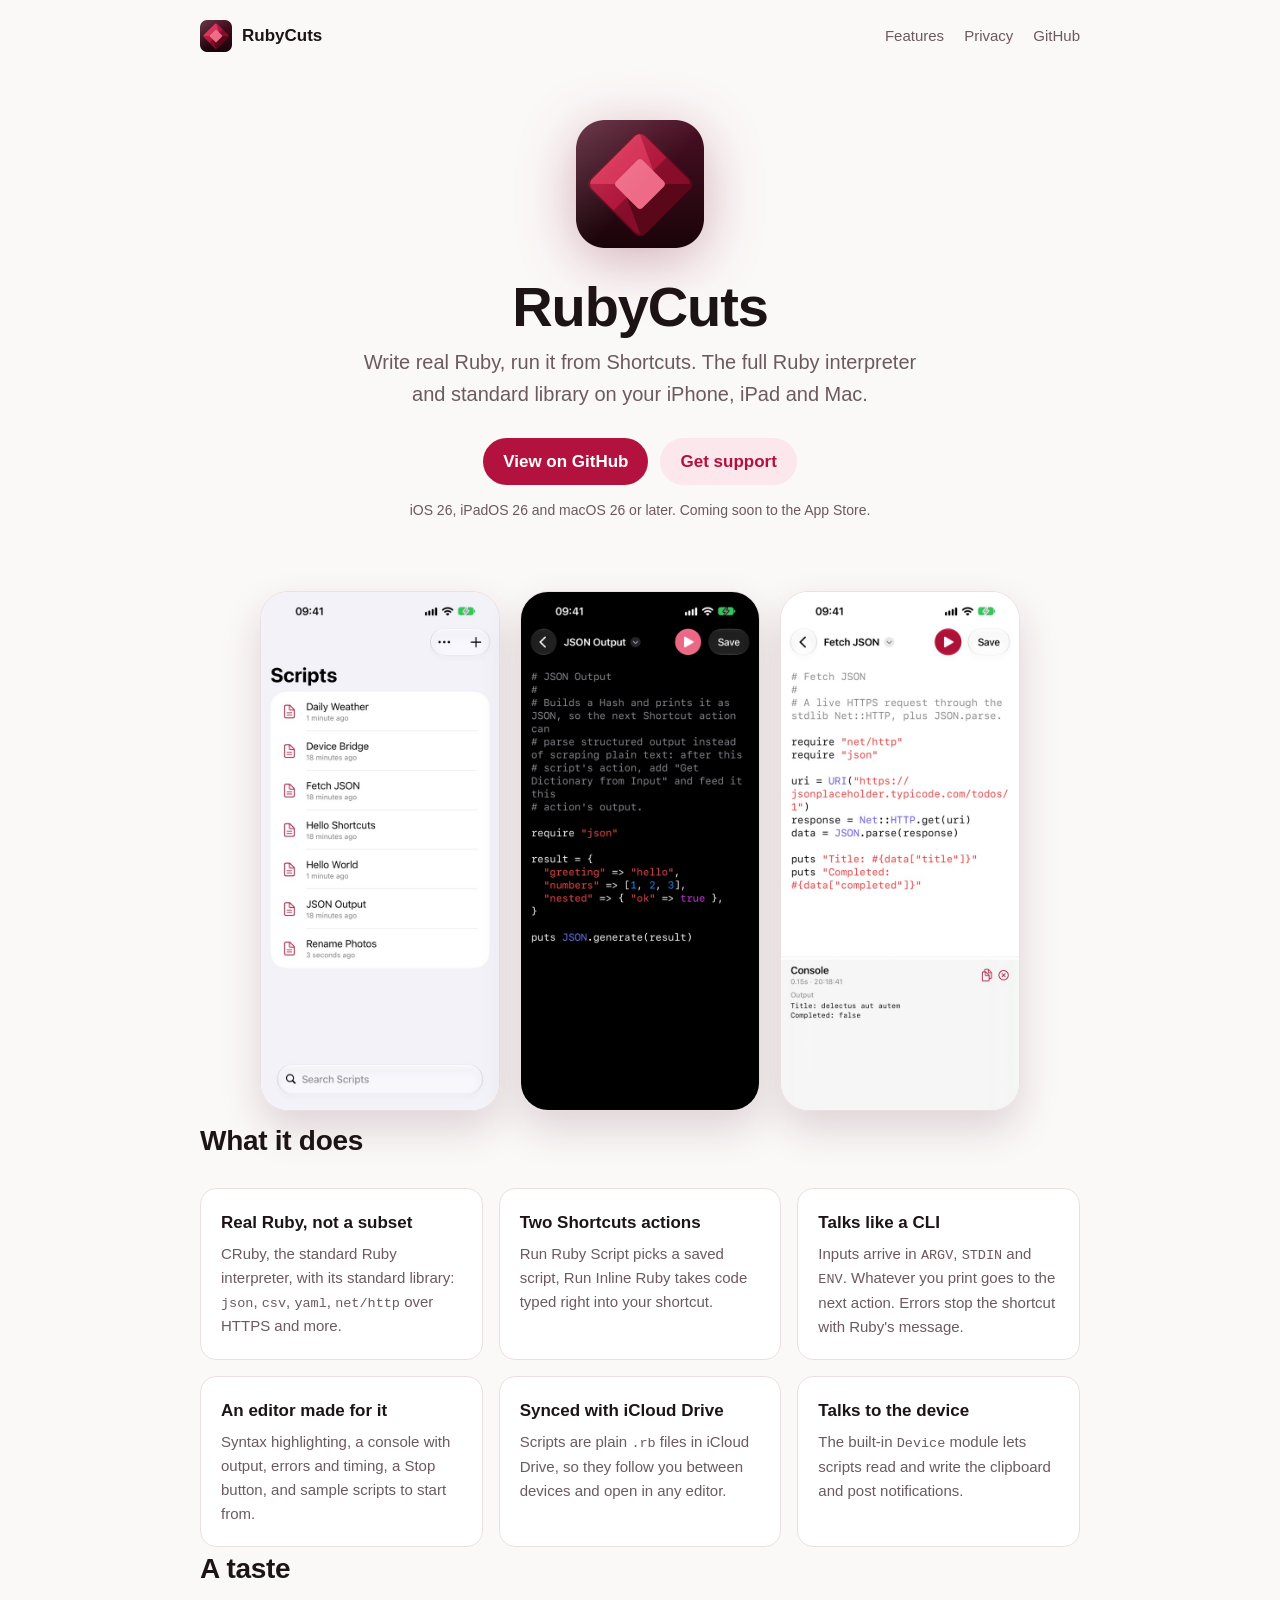
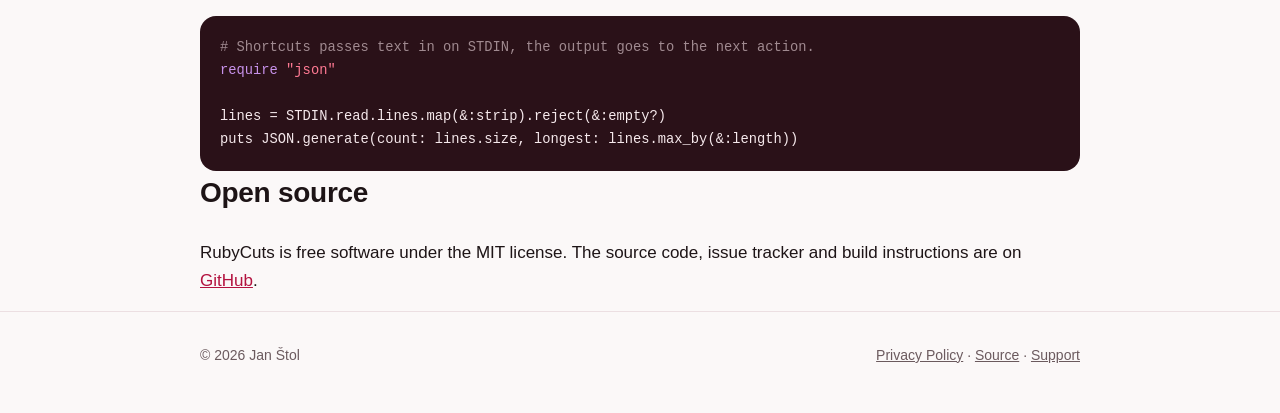
==== index.html @ ff724c03 "Add the RubyCuts website with landing page and privacy policy" ====
<!doctype html>
<html lang="en">
<head>
  <meta charset="utf-8">
  <meta name="viewport" content="width=device-width, initial-scale=1">
  <title>RubyCuts: Ruby scripts for Shortcuts</title>
  <meta name="description" content="Write real Ruby and run it from Apple Shortcuts. RubyCuts brings the full Ruby interpreter and standard library to iPhone, iPad and Mac.">
  <link rel="icon" href="assets/icon.png">
  <link rel="apple-touch-icon" href="assets/icon.png">
  <link rel="stylesheet" href="style.css">
</head>
<body>
  <header class="site-header">
    <div class="wrap">
      <a class="brand" href="./"><img src="assets/icon.png" alt="">RubyCuts</a>
      <nav>
        <a href="#features">Features</a>
        <a href="privacy.html">Privacy</a>
        <a href="https://github.com/janstol/RubyCuts">GitHub</a>
      </nav>
    </div>
  </header>

  <main>
    <div class="hero wrap">
      <img class="icon" src="assets/icon.png" alt="RubyCuts app icon">
      <h1>RubyCuts</h1>
      <p class="tagline">Write real Ruby, run it from Shortcuts. The full Ruby interpreter and standard library on your iPhone, iPad and Mac.</p>
      <div class="buttons">
        <a class="button primary" href="https://github.com/janstol/RubyCuts">View on GitHub</a>
        <a class="button secondary" href="https://github.com/janstol/RubyCuts/issues">Get support</a>
      </div>
      <p class="platforms">iOS 26, iPadOS 26 and macOS 26 or later. Coming soon to the App Store.</p>
    </div>

    <div class="shots wrap">
      <img src="assets/01-list-light.jpg" alt="The script list on iPhone" loading="lazy">
      <img src="assets/02-editor-dark.jpg" alt="The script editor with Ruby syntax highlighting" loading="lazy">
      <img src="assets/03-console-light.jpg" alt="The console showing a script's output" loading="lazy">
    </div>

    <section id="features" class="wrap">
      <h2>What it does</h2>
      <div class="features">
        <div class="feature">
          <h3>Real Ruby, not a subset</h3>
          <p>CRuby, the standard Ruby interpreter, with its standard library: <code>json</code>, <code>csv</code>, <code>yaml</code>, <code>net/http</code> over HTTPS and more.</p>
        </div>
        <div class="feature">
          <h3>Two Shortcuts actions</h3>
          <p>Run Ruby Script picks a saved script, Run Inline Ruby takes code typed right into your shortcut.</p>
        </div>
        <div class="feature">
          <h3>Talks like a CLI</h3>
          <p>Inputs arrive in <code>ARGV</code>, <code>STDIN</code> and <code>ENV</code>. Whatever you print goes to the next action. Errors stop the shortcut with Ruby's message.</p>
        </div>
        <div class="feature">
          <h3>An editor made for it</h3>
          <p>Syntax highlighting, a console with output, errors and timing, a Stop button, and sample scripts to start from.</p>
        </div>
        <div class="feature">
          <h3>Synced with iCloud Drive</h3>
          <p>Scripts are plain <code>.rb</code> files in iCloud Drive, so they follow you between devices and open in any editor.</p>
        </div>
        <div class="feature">
          <h3>Talks to the device</h3>
          <p>The built-in <code>Device</code> module lets scripts read and write the clipboard and post notifications.</p>
        </div>
      </div>
    </section>

    <section class="wrap">
      <h2>A taste</h2>
<pre class="example"><code><span class="c"># Shortcuts passes text in on STDIN, the output goes to the next action.</span>
<span class="k">require</span> <span class="s">"json"</span>

lines = STDIN.read.lines.map(&amp;:strip).reject(&amp;:empty?)
puts JSON.generate(count: lines.size, longest: lines.max_by(&amp;:length))</code></pre>
    </section>

    <section class="wrap">
      <h2>Open source</h2>
      <p>RubyCuts is free software under the MIT license. The source code, issue tracker and build instructions are on <a href="https://github.com/janstol/RubyCuts">GitHub</a>.</p>
    </section>
  </main>

  <footer class="site-footer">
    <div class="wrap">
      <span>&copy; 2026 Jan Štol</span>
      <span><a href="privacy.html">Privacy Policy</a> &middot; <a href="https://github.com/janstol/RubyCuts">Source</a> &middot; <a href="https://github.com/janstol/RubyCuts/issues">Support</a></span>
    </div>
  </footer>
</body>
</html>
---- style.css ----
:root {
  --bg: #fbf8f8;
  --surface: #ffffff;
  --text: #1d1416;
  --muted: #6b5a5e;
  --border: #ecdfe2;
  --accent: #b3123f;
  --accent-soft: #fbe7ec;
  --code-bg: #2a1118;
  --code-text: #f6e9ec;
  color-scheme: light dark;
}

@media (prefers-color-scheme: dark) {
  :root {
    --bg: #140c0e;
    --surface: #1e1316;
    --text: #f3e9eb;
    --muted: #b29fa4;
    --border: #36252a;
    --accent: #ff5c86;
    --accent-soft: #3a1620;
    --code-bg: #0c0607;
  }
}

* {
  box-sizing: border-box;
}

body {
  margin: 0;
  background: var(--bg);
  color: var(--text);
  font: 17px/1.6 -apple-system, BlinkMacSystemFont, "SF Pro Text", "Segoe UI", Roboto, sans-serif;
  -webkit-font-smoothing: antialiased;
}

a {
  color: var(--accent);
}

code,
pre {
  font-family: ui-monospace, "SF Mono", Menlo, Consolas, monospace;
  font-size: 0.9em;
}

.wrap {
  max-width: 920px;
  margin: 0 auto;
  padding: 0 20px;
}

/* Header */

.site-header {
  padding: 20px 0;
}

.site-header .wrap {
  display: flex;
  align-items: center;
  justify-content: space-between;
  gap: 16px;
}

.brand {
  display: flex;
  align-items: center;
  gap: 10px;
  color: var(--text);
  font-weight: 600;
  text-decoration: none;
}

.brand img {
  width: 32px;
  height: 32px;
}

.site-header nav {
  display: flex;
  gap: 20px;
  font-size: 15px;
}

.site-header nav a {
  color: var(--muted);
  text-decoration: none;
}

.site-header nav a:hover {
  color: var(--text);
}

/* Hero */

.hero {
  padding: 48px 0 32px;
  text-align: center;
}

.hero .icon {
  width: 128px;
  height: 128px;
  filter: drop-shadow(0 12px 28px rgba(120, 10, 40, 0.3));
}

.hero h1 {
  margin: 20px 0 8px;
  font-size: clamp(36px, 7vw, 56px);
  line-height: 1.1;
  letter-spacing: -0.02em;
}

.hero .tagline {
  max-width: 560px;
  margin: 0 auto;
  color: var(--muted);
  font-size: 20px;
}

.buttons {
  display: flex;
  flex-wrap: wrap;
  justify-content: center;
  gap: 12px;
  margin-top: 28px;
}

.button {
  display: inline-block;
  padding: 10px 20px;
  border-radius: 999px;
  font-weight: 600;
  text-decoration: none;
}

.button.primary {
  background: var(--accent);
  color: #fff;
}

.button.secondary {
  background: var(--accent-soft);
  color: var(--accent);
}

.platforms {
  margin-top: 14px;
  color: var(--muted);
  font-size: 14px;
}

/* Screenshots */

.shots {
  display: flex;
  justify-content: center;
  gap: 20px;
  padding: 24px 0 8px;
}

.shots img {
  width: 30%;
  max-width: 240px;
  border-radius: 28px;
  border: 1px solid var(--border);
  box-shadow: 0 18px 40px rgba(60, 10, 25, 0.15);
}

/* Sections */

section {
  padding: 72px 0 8px;
}

section h2 {
  margin: 0 0 24px;
  font-size: 28px;
  letter-spacing: -0.01em;
}

.features {
  display: grid;
  grid-template-columns: repeat(auto-fit, minmax(260px, 1fr));
  gap: 16px;
}

.feature {
  padding: 20px;
  border: 1px solid var(--border);
  border-radius: 16px;
  background: var(--surface);
}

.feature h3 {
  margin: 0 0 6px;
  font-size: 17px;
}

.feature p {
  margin: 0;
  color: var(--muted);
  font-size: 15px;
}

pre.example {
  overflow-x: auto;
  margin: 0;
  padding: 20px;
  border-radius: 16px;
  background: var(--code-bg);
  color: var(--code-text);
  line-height: 1.5;
}

.example .c { color: #a08a90; }
.example .s { color: #ff7a93; }
.example .k { color: #c792ea; }

/* Long-form text (privacy policy) */

.prose {
  max-width: 680px;
  padding: 24px 0 48px;
}

.prose h1 {
  margin: 16px 0 4px;
  font-size: 36px;
  letter-spacing: -0.02em;
}

.prose h2 {
  margin: 48px 0 8px;
  font-size: 21px;
}

.prose .updated {
  margin-top: 0;
  color: var(--muted);
}

.prose .summary {
  padding: 16px 20px;
  border-radius: 12px;
  background: var(--accent-soft);
}

/* Footer */

.site-footer {
  padding: 32px 0 48px;
  border-top: 1px solid var(--border);
  color: var(--muted);
  font-size: 14px;
}

.site-footer .wrap {
  display: flex;
  flex-wrap: wrap;
  justify-content: space-between;
  gap: 12px;
}

.site-footer a {
  color: var(--muted);
}

@media (max-width: 560px) {
  .site-header nav {
    gap: 14px;
  }

  .shots {
    gap: 10px;
  }

  .shots img {
    border-radius: 16px;
  }
}
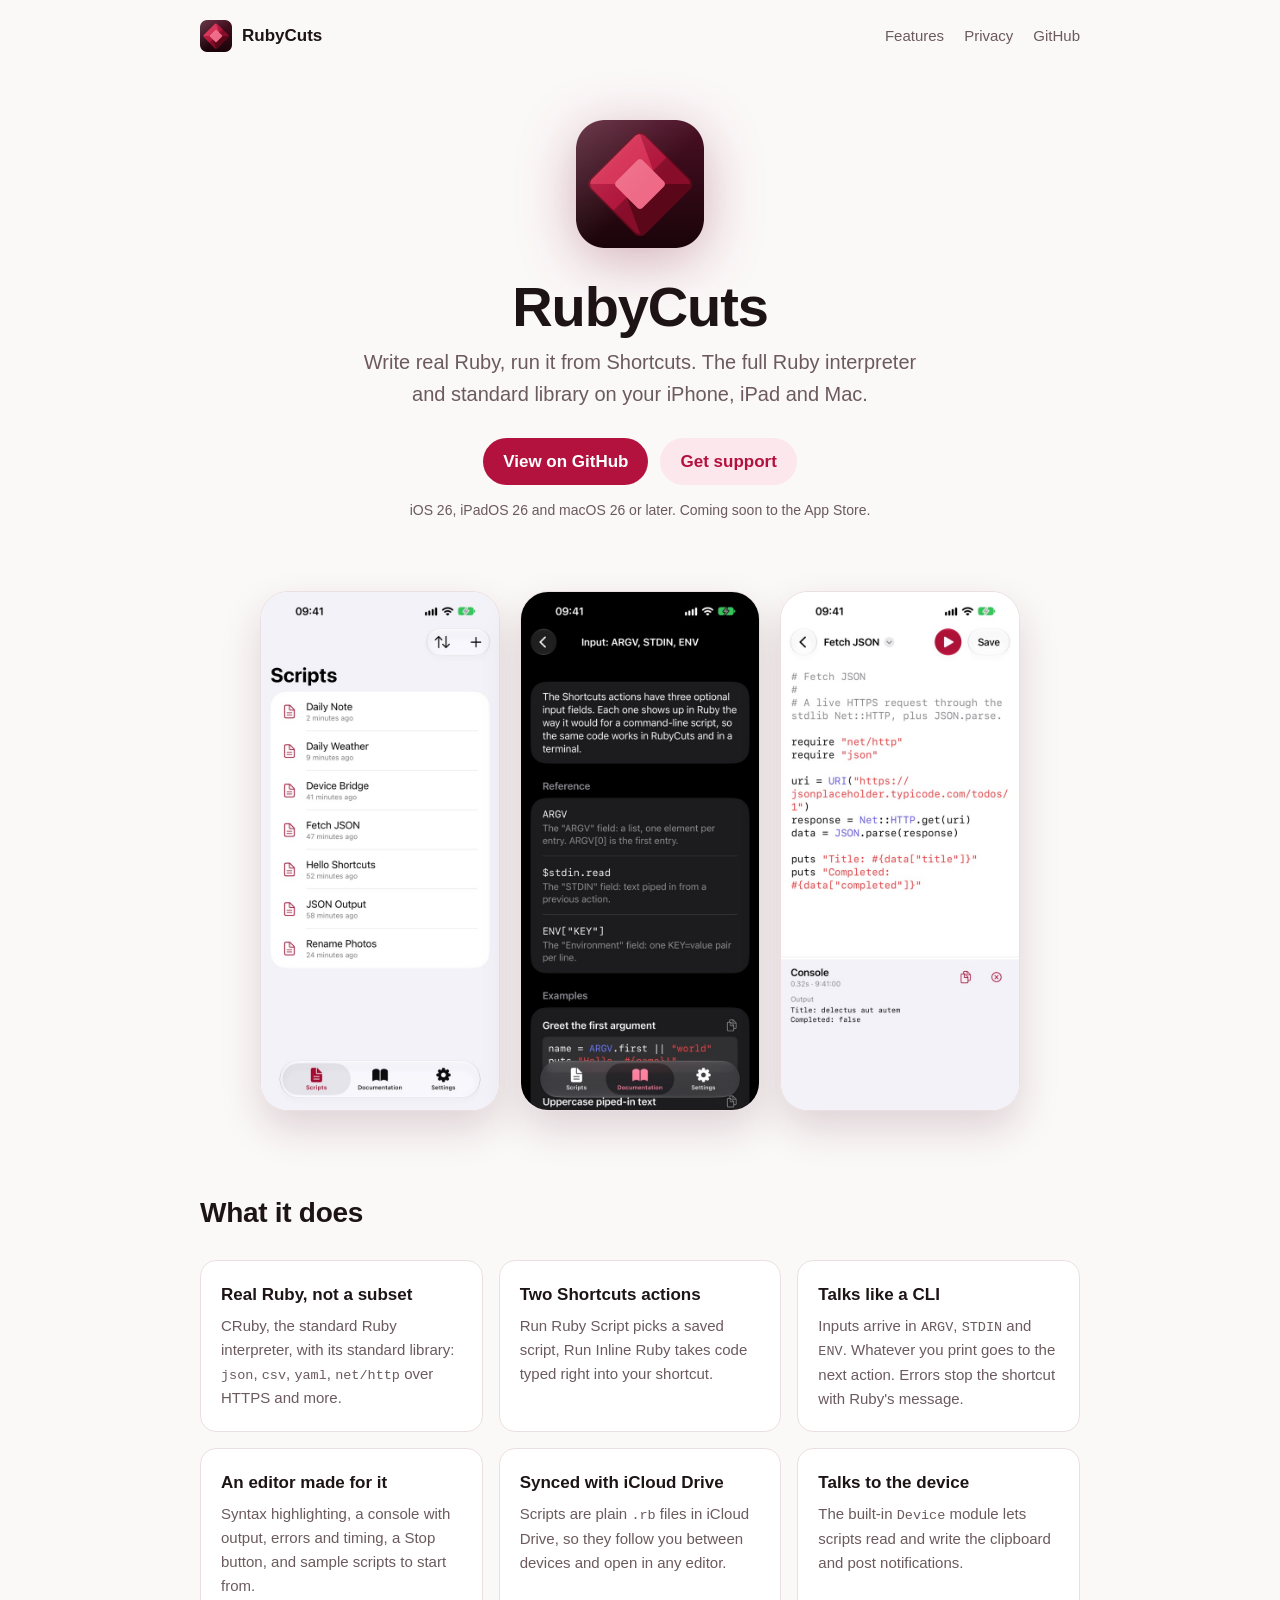
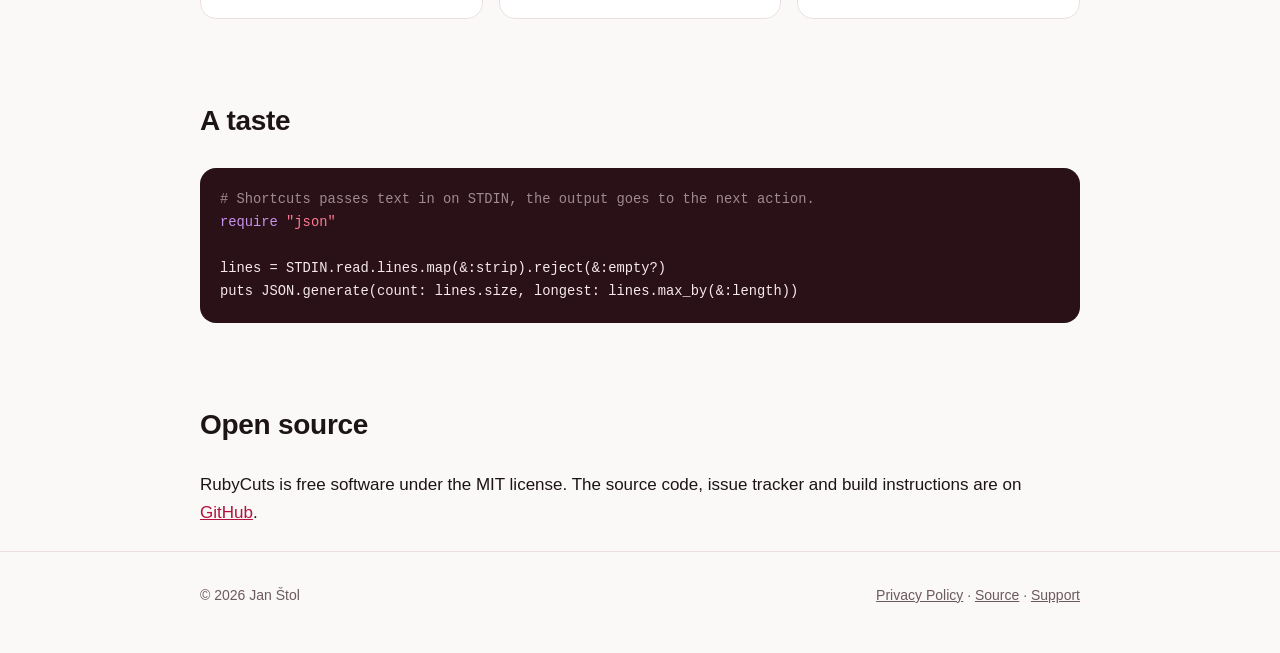
==== commit 3e1f290e: "Show the documentation instead of a second editor screenshot The console screenshot already shows th" ====
--- a/index.html
+++ b/index.html
@@ -35,7 +35,7 @@
 
     <div class="shots wrap">
       <img src="assets/01-list-light.jpg" alt="The script list on iPhone" loading="lazy">
-      <img src="assets/02-editor-dark.jpg" alt="The script editor with Ruby syntax highlighting" loading="lazy">
+      <img src="assets/04-documentation-dark.jpg" alt="The built-in documentation, showing the ARGV, STDIN and ENV guide" loading="lazy">
       <img src="assets/03-console-light.jpg" alt="The console showing a script's output" loading="lazy">
     </div>
 
--- a/style.css
+++ b/style.css
@@ -172,8 +172,10 @@
 
 /* Sections */
 
-section {
-  padding: 72px 0 8px;
+/* .wrap sets horizontal padding, so vertical padding needs the more specific selector. */
+section.wrap {
+  padding-top: 72px;
+  padding-bottom: 8px;
 }
 
 section h2 {
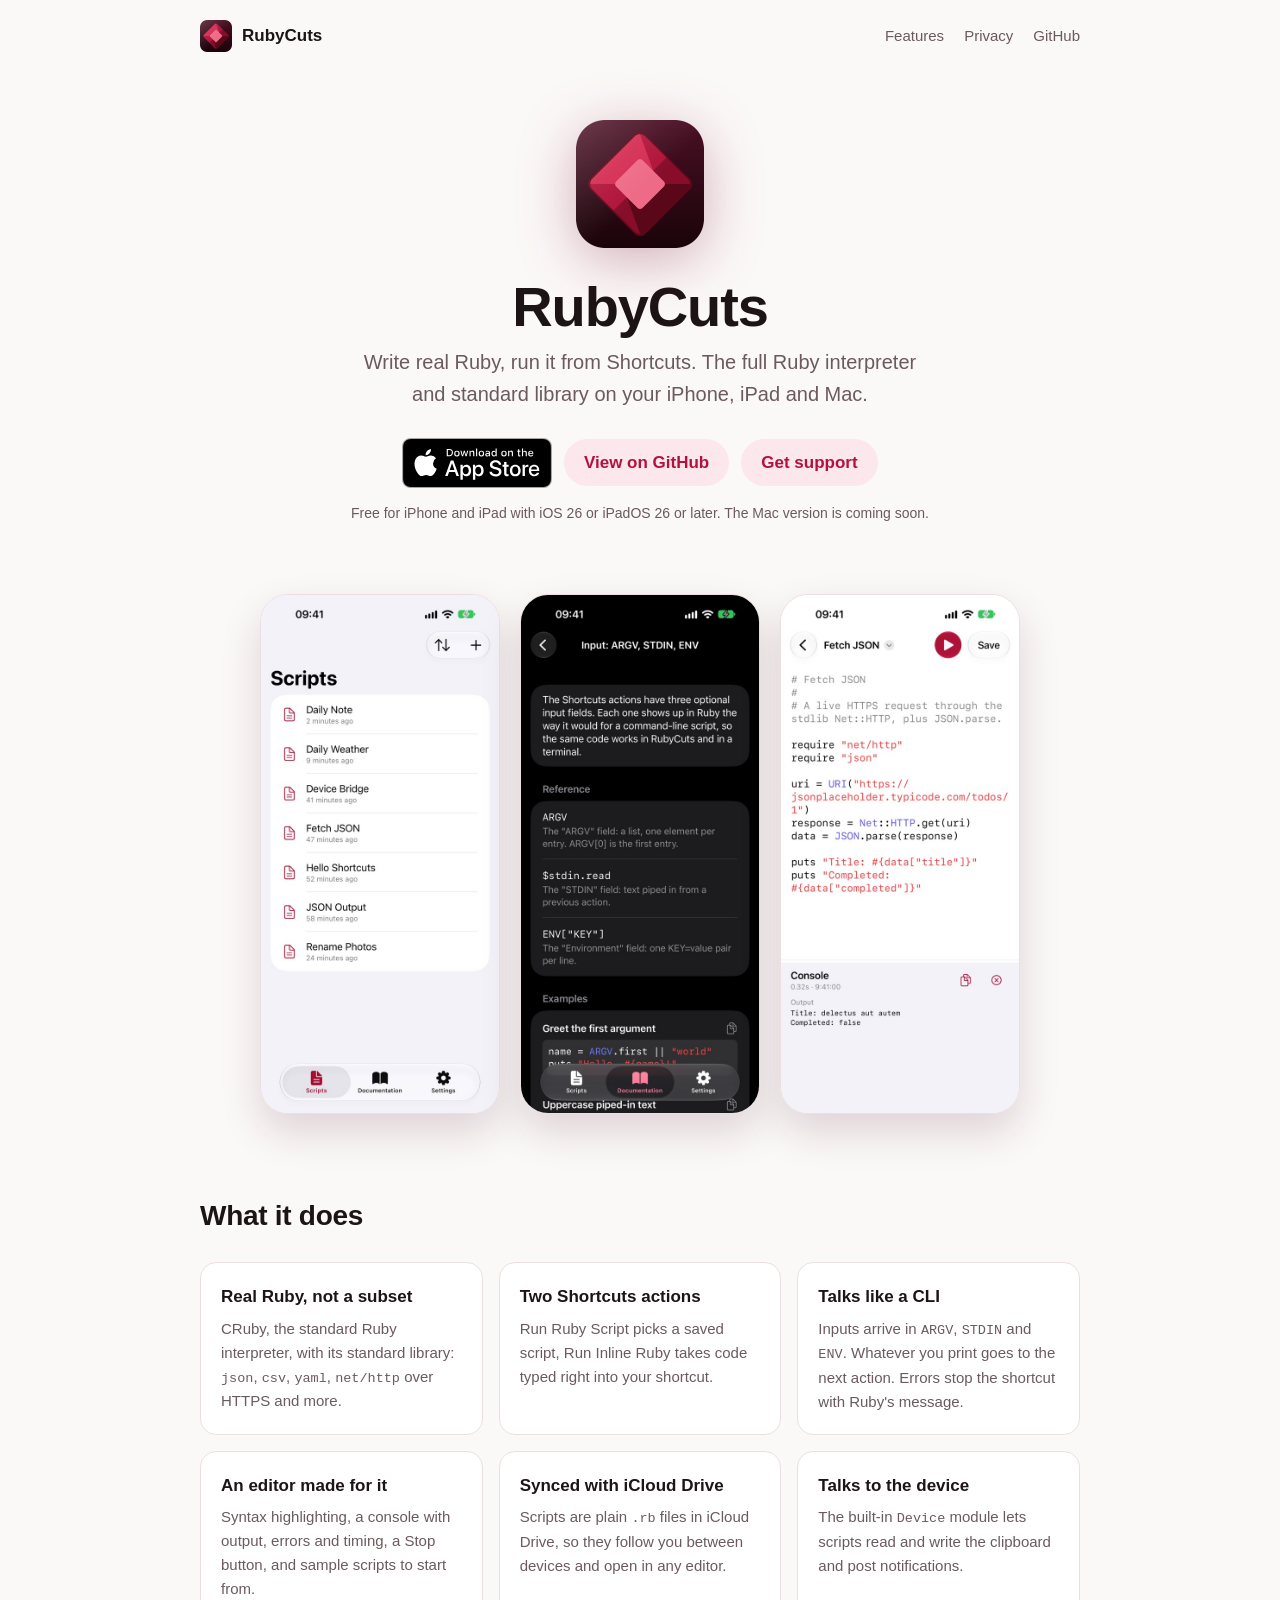
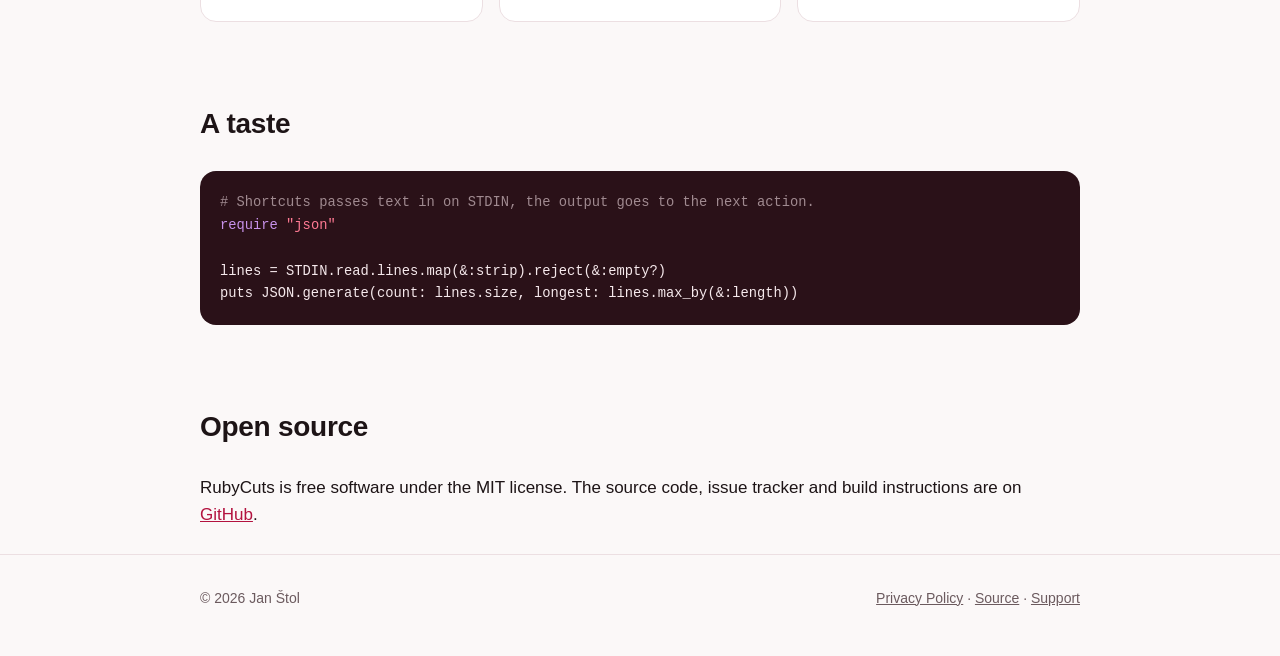
==== commit 4934b16b: "Link the App Store from the landing page Apple's Download on the App Store badge (black in light mod" ====
--- a/index.html
+++ b/index.html
@@ -7,6 +7,7 @@
   <meta name="description" content="Write real Ruby and run it from Apple Shortcuts. RubyCuts brings the full Ruby interpreter and standard library to iPhone, iPad and Mac.">
   <link rel="icon" href="assets/icon.png">
   <link rel="apple-touch-icon" href="assets/icon.png">
+  <meta name="apple-itunes-app" content="app-id=6829294399">
   <link rel="stylesheet" href="style.css">
 </head>
 <body>
@@ -27,10 +28,16 @@
       <h1>RubyCuts</h1>
       <p class="tagline">Write real Ruby, run it from Shortcuts. The full Ruby interpreter and standard library on your iPhone, iPad and Mac.</p>
       <div class="buttons">
-        <a class="button primary" href="https://github.com/janstol/RubyCuts">View on GitHub</a>
+        <a class="app-store-badge" href="https://apps.apple.com/app/id6829294399">
+          <picture>
+            <source srcset="assets/app-store-badge-white.svg" media="(prefers-color-scheme: dark)">
+            <img src="assets/app-store-badge-black.svg" alt="Download on the App Store" width="150" height="50">
+          </picture>
+        </a>
+        <a class="button secondary" href="https://github.com/janstol/RubyCuts">View on GitHub</a>
         <a class="button secondary" href="https://github.com/janstol/RubyCuts/issues">Get support</a>
       </div>
-      <p class="platforms">iOS 26, iPadOS 26 and macOS 26 or later. Coming soon to the App Store.</p>
+      <p class="platforms">Free for iPhone and iPad with iOS 26 or iPadOS 26 or later. The Mac version is coming soon.</p>
     </div>
 
     <div class="shots wrap">
--- a/style.css
+++ b/style.css
@@ -124,9 +124,18 @@
 .buttons {
   display: flex;
   flex-wrap: wrap;
+  align-items: center;
   justify-content: center;
   gap: 12px;
   margin-top: 28px;
+}
+
+/* Apple's badge artwork, used as supplied; only its size is set here. */
+.app-store-badge img {
+  display: block;
+  width: auto;
+  height: 50px;
+  cursor: pointer;
 }
 
 .button {
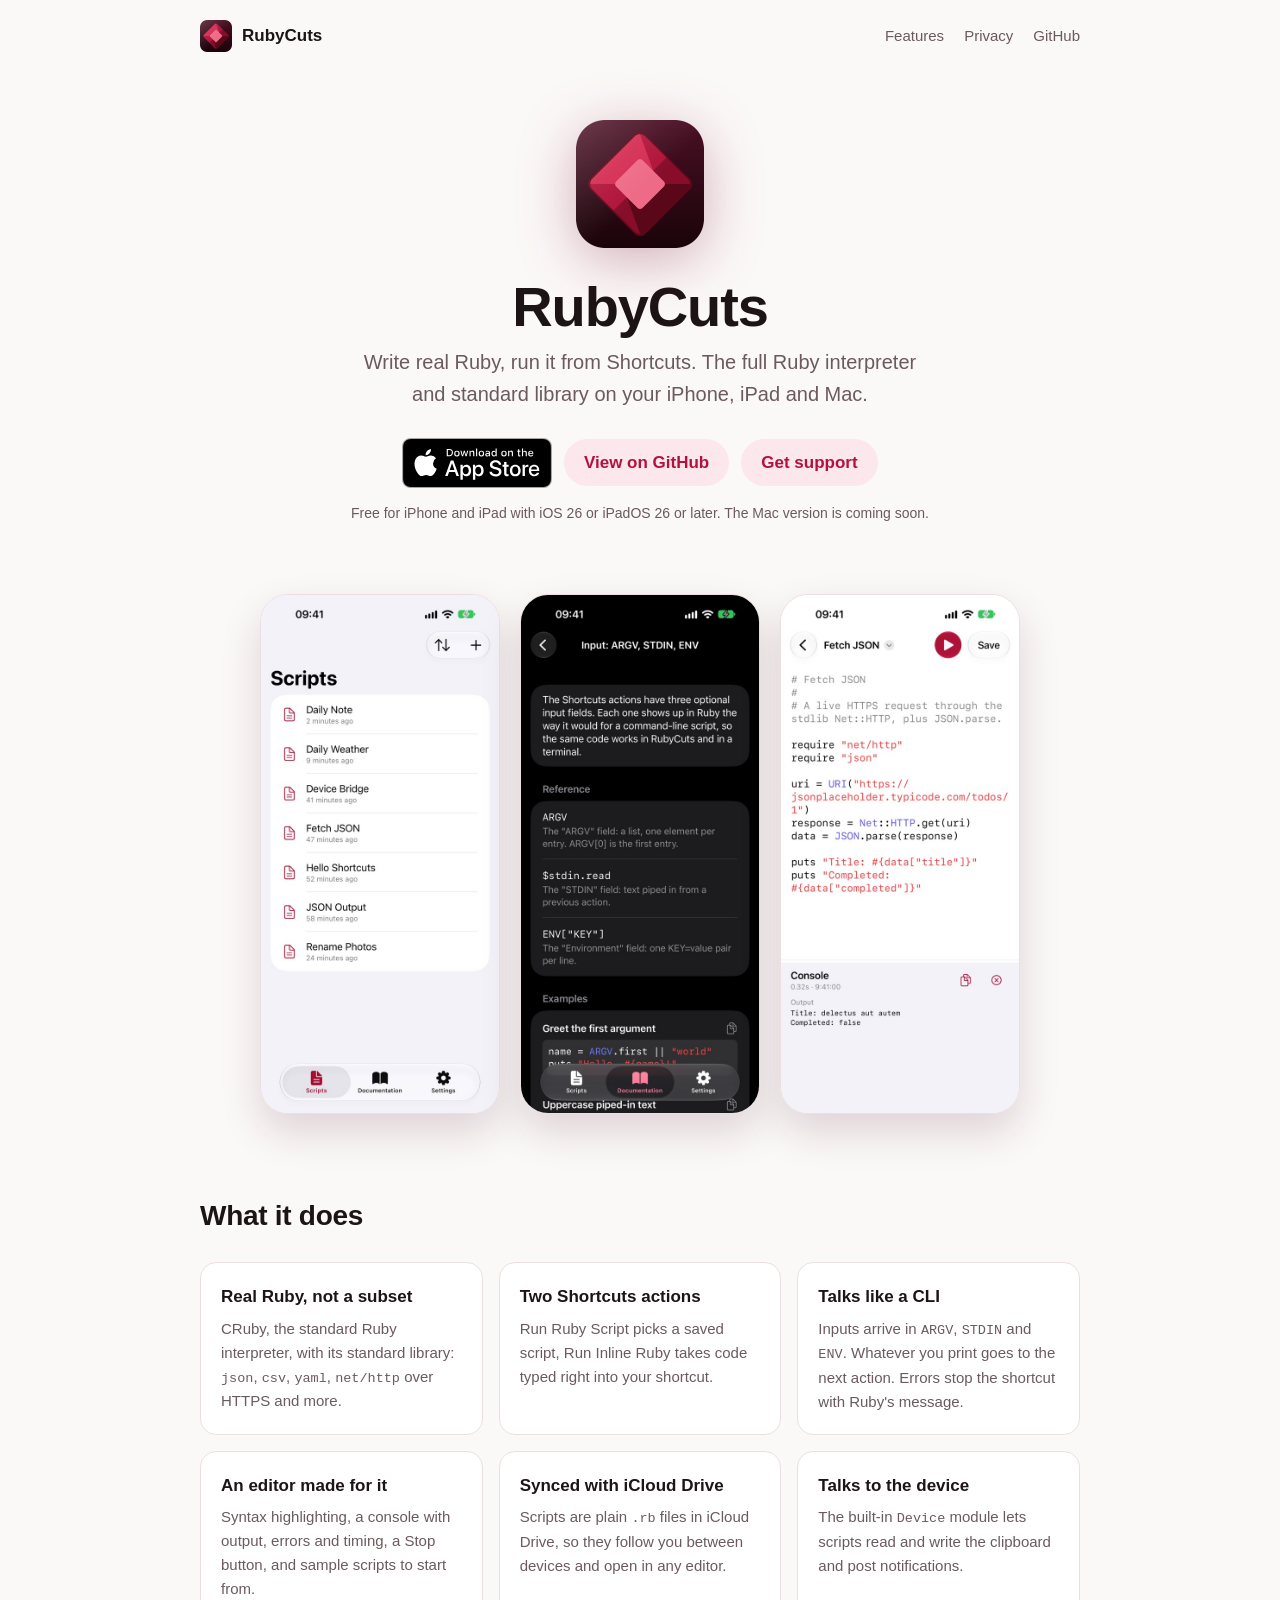
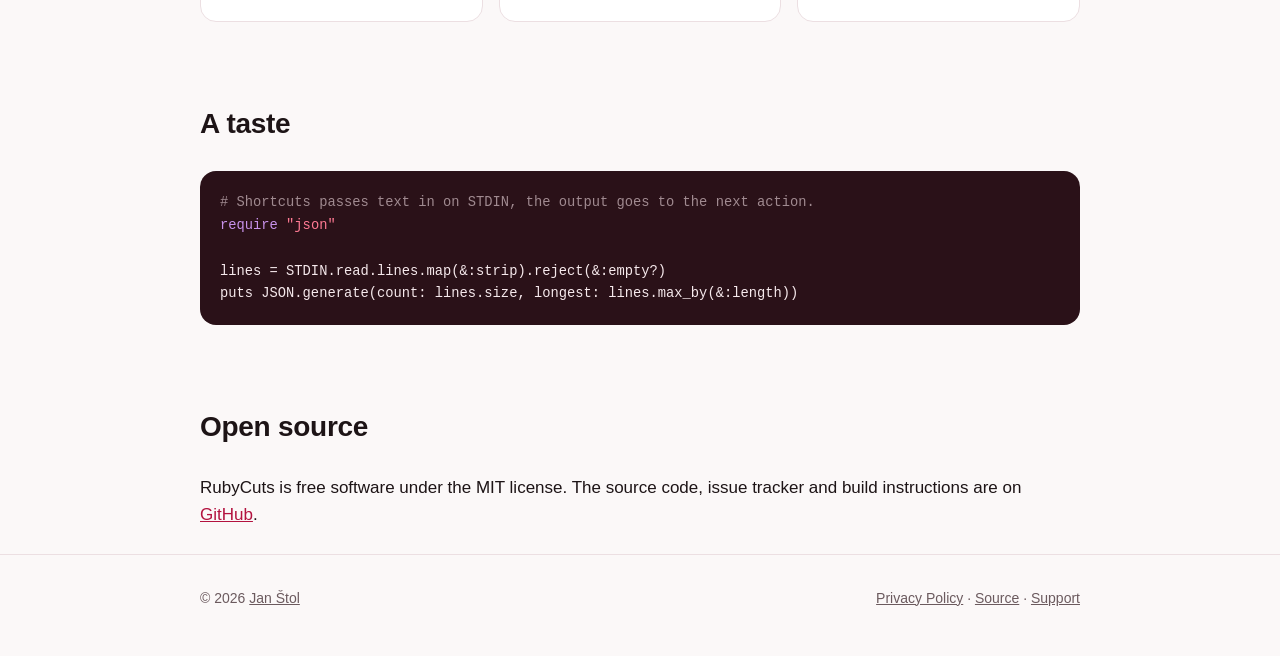
==== commit 5ee8456c: "Link my name in the footer to stol.dev" ====
--- a/index.html
+++ b/index.html
@@ -93,7 +93,7 @@
 
   <footer class="site-footer">
     <div class="wrap">
-      <span>&copy; 2026 Jan Štol</span>
+      <span>&copy; 2026 <a href="https://stol.dev">Jan Štol</a></span>
       <span><a href="privacy.html">Privacy Policy</a> &middot; <a href="https://github.com/janstol/RubyCuts">Source</a> &middot; <a href="https://github.com/janstol/RubyCuts/issues">Support</a></span>
     </div>
   </footer>
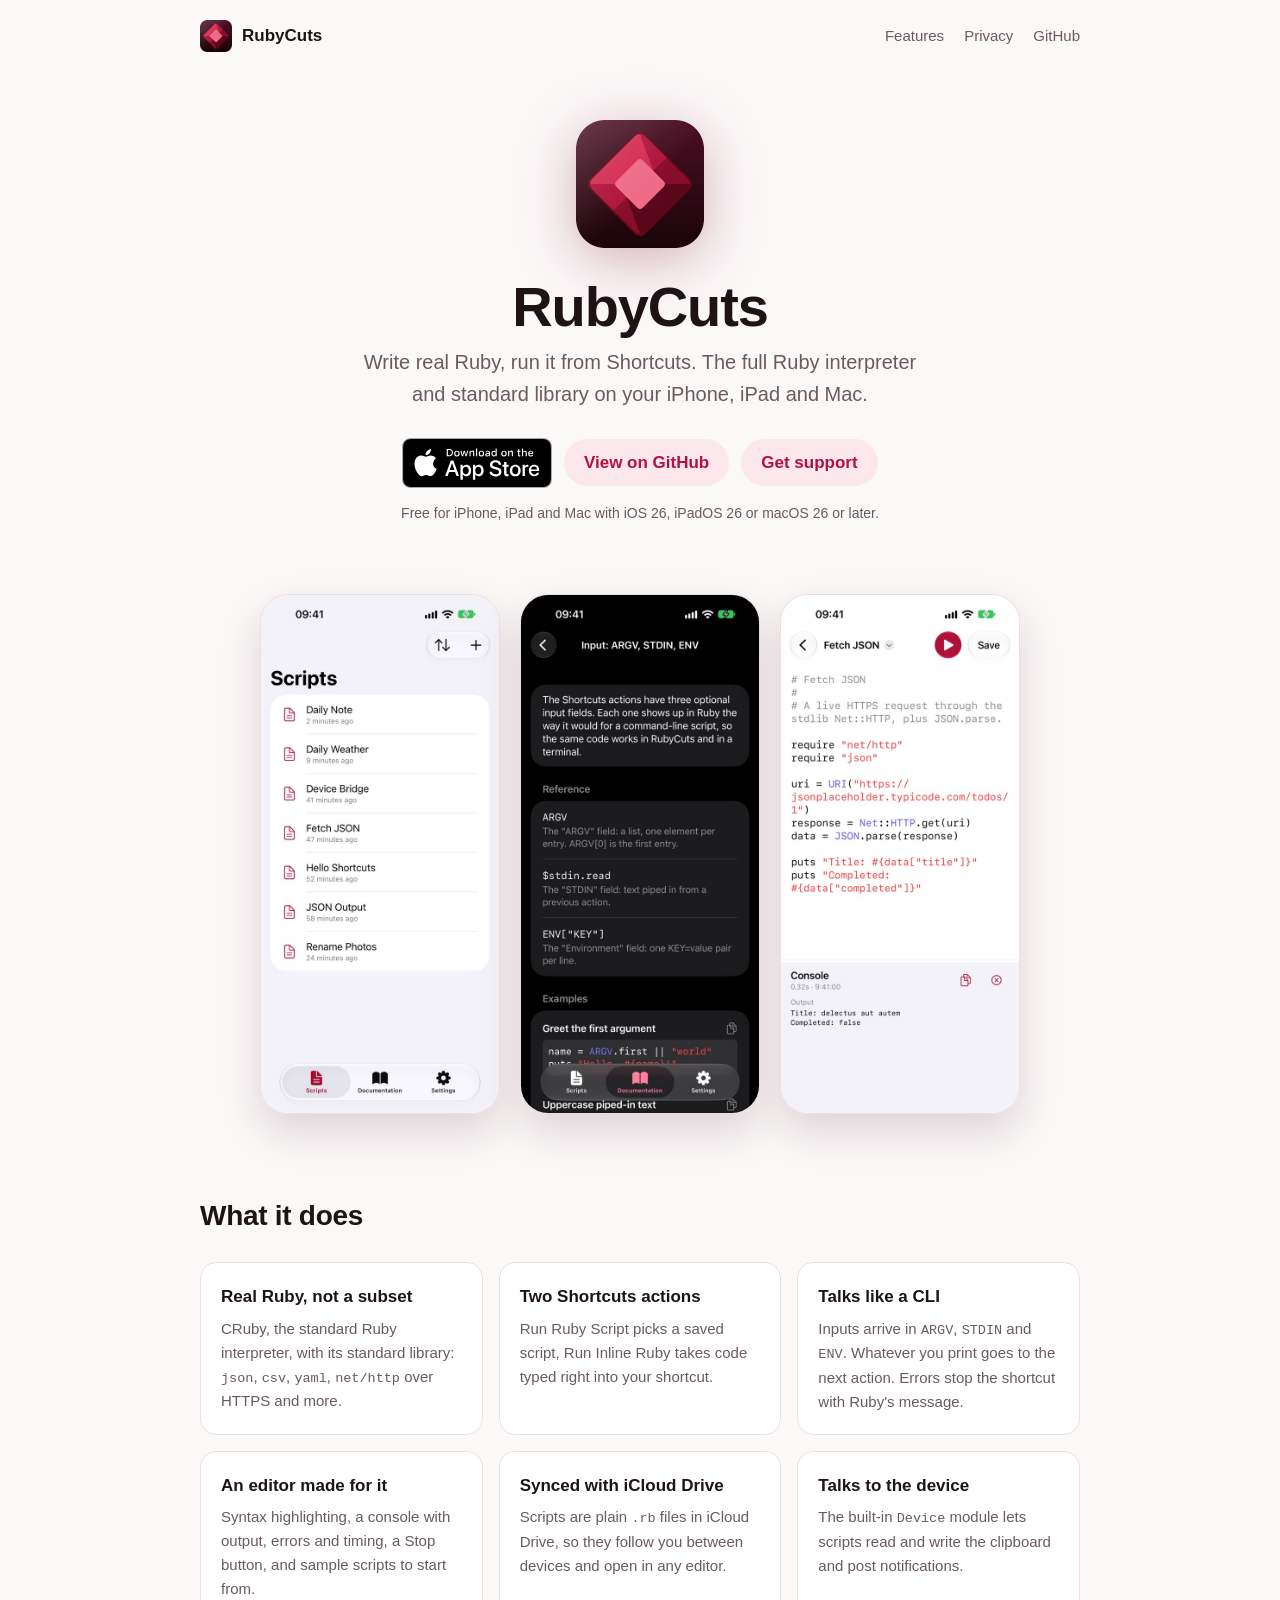
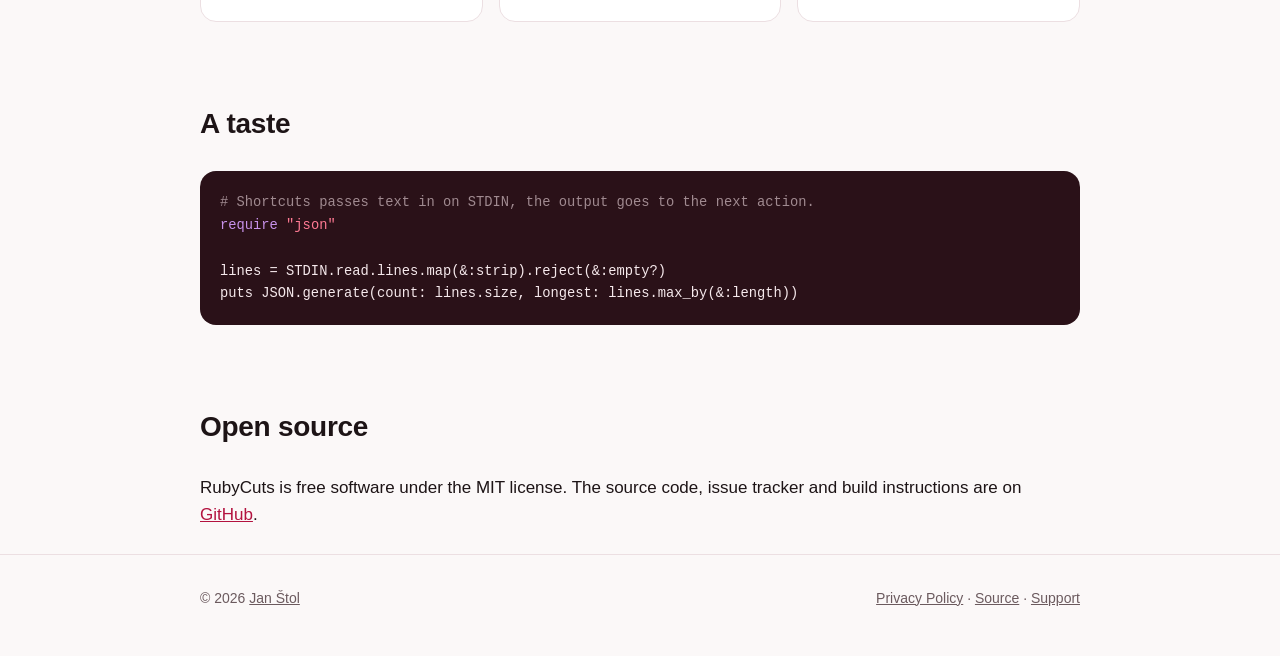
==== commit ef00cf4e: "Say the Mac version is out" ====
--- a/index.html
+++ b/index.html
@@ -37,7 +37,7 @@
         <a class="button secondary" href="https://github.com/janstol/RubyCuts">View on GitHub</a>
         <a class="button secondary" href="https://github.com/janstol/RubyCuts/issues">Get support</a>
       </div>
-      <p class="platforms">Free for iPhone and iPad with iOS 26 or iPadOS 26 or later. The Mac version is coming soon.</p>
+      <p class="platforms">Free for iPhone, iPad and Mac with iOS 26, iPadOS 26 or macOS 26 or later.</p>
     </div>
 
     <div class="shots wrap">
